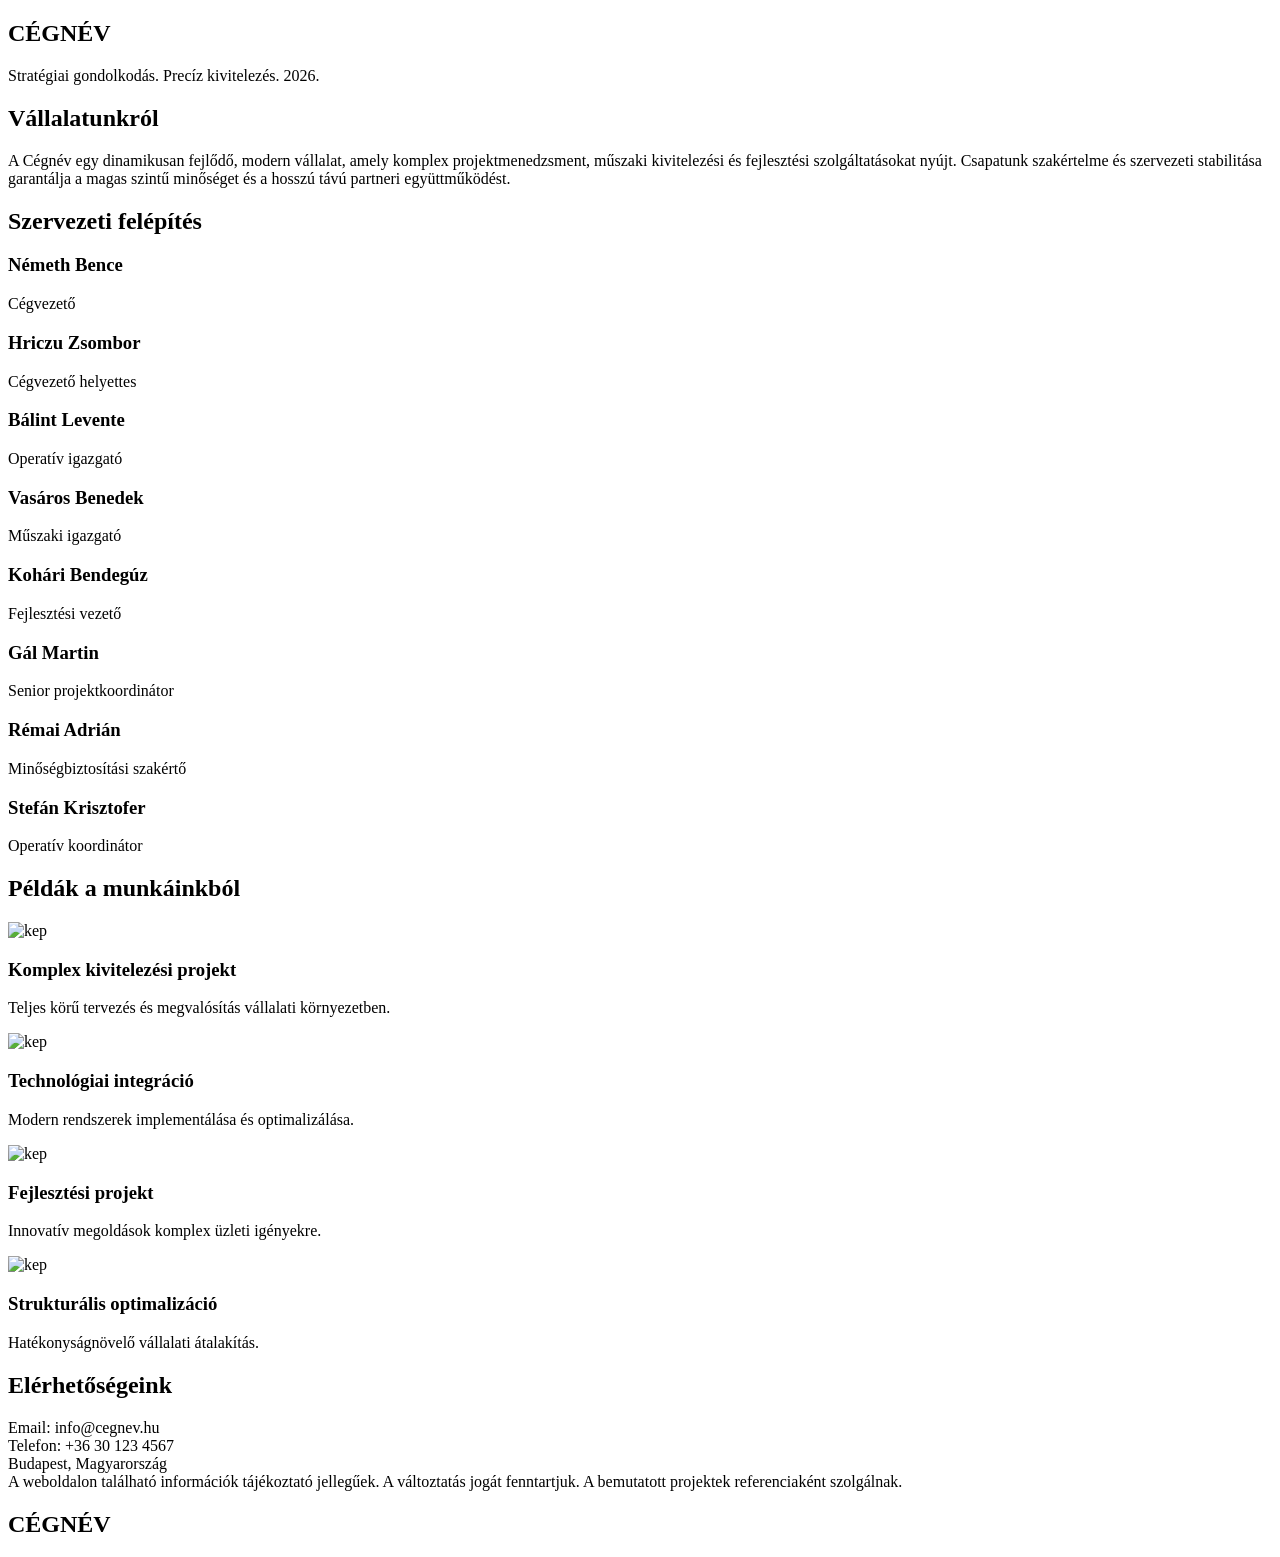
==== htmljo.html @ f25b4469 "Add files via upload" ====
<!DOCTYPE html>
<html lang="hu">
<head>
<meta charset="UTF-8">
<meta name="viewport" content="width=device-width, initial-scale=1.0">
<title>Cégnév | 2026</title>

<link href="https://fonts.googleapis.com/css2?family=Manrope:wght@400;600;700;800&display=swap" rel="stylesheet">

<link rel="stylesheet" href="css/style.css">
</head>

<body>

<section class="hero">
<div>
<h1>CÉGNÉV</h1>
<p>Stratégiai gondolkodás. Precíz kivitelezés. 2026.</p>
</div>
</section>

<section class="intro">
<div class="container">
<h2>Vállalatunkról</h2>
<p>
A Cégnév egy dinamikusan fejlődő, modern vállalat, amely komplex projektmenedzsment,
műszaki kivitelezési és fejlesztési szolgáltatásokat nyújt. 
Csapatunk szakértelme és szervezeti stabilitása garantálja a magas szintű
minőséget és a hosszú távú partneri együttműködést.
</p>
</div>
</section>

<section class="org">
<div class="container">
<h2>Szervezeti felépítés</h2>

<div class="tree">

<div class="level">
<div class="member leader">
<h3>Németh Bence</h3>
<p>Cégvezető</p>
</div>
</div>

<div class="level">
<div class="member leader">
<h3>Hriczu Zsombor</h3>
<p>Cégvezető helyettes</p>
</div>
</div>

<div class="level">
<div class="member">
<h3>Bálint Levente</h3>
<p>Operatív igazgató</p>
</div>
<div class="member">
<h3>Vasáros Benedek</h3>
<p>Műszaki igazgató</p>
</div>
<div class="member">
<h3>Kohári Bendegúz</h3>
<p>Fejlesztési vezető</p>
</div>
</div>

<div class="level">
<div class="member">
<h3>Gál Martin</h3>
<p>Senior projektkoordinátor</p>
</div>
<div class="member">
<h3>Rémai Adrián</h3>
<p>Minőségbiztosítási szakértő</p>
</div>
<div class="member">
<h3>Stefán Krisztofer</h3>
<p>Operatív koordinátor</p>
</div>
</div>

</div>
</div>
</section>

<section class="projects">
<div class="container">
<h2>Példák a munkáinkból</h2>

<div class="grid">
<div class="project">
<img src="https://research.com/resized/uploads/5752dfe4_35767_dd7c766648.webp?format=large" alt="kep">
<div class="project-content">
<h3>Komplex kivitelezési projekt</h3>
<p>Teljes körű tervezés és megvalósítás vállalati környezetben.</p>
</div>
</div>

<div class="project">
<img src="https://pcmegoldasok.hu/wp-content/uploads/2025/11/technologia-adatvizualizacio-a-modern-technologiaban.webp" alt="kep">
<div class="project-content">
<h3>Technológiai integráció</h3>
<p>Modern rendszerek implementálása és optimalizálása.</p>
</div>
</div>

<div class="project">
<img src="https://lh3.googleusercontent.com/proxy/j--eisCRJzB2fN8cRlNk_e8GlXC94bAjiiDxpnb9wkWvtF9uOBCb2uRVy9s2_JjUa4UKcJQVKQ5iZHVlNyIYDa1J8XyO7B0KmQJBpb4" alt="kep">
<div class="project-content">
<h3>Fejlesztési projekt</h3>
<p>Innovatív megoldások komplex üzleti igényekre.</p>
</div>
</div>

<div class="project">
<img src="https://raketa.hu/uploads/2022/03/nekem-valo-a-programozas-progmatic-raketa.hu3_.jpg" alt="kep">
<div class="project-content">
<h3>Strukturális optimalizáció</h3>
<p>Hatékonyságnövelő vállalati átalakítás.</p>
</div>
</div>
</div>

</div>
</section>

<section class="contact">
<div class="container">
<h2>Elérhetőségeink</h2>

<div class="contact-grid">
<div>Email: info@cegnev.hu</div>
<div>Telefon: +36 30 123 4567</div>
<div>Budapest, Magyarország</div>
</div>

<div class="disclaimer">
A weboldalon található információk tájékoztató jellegűek.
A változtatás jogát fenntartjuk. A bemutatott projektek referenciaként szolgálnak.
</div>
</div>
</section>

<section class="bottom-logo">
<h1>CÉGNÉV</h1>
</section>

</body>
</html>
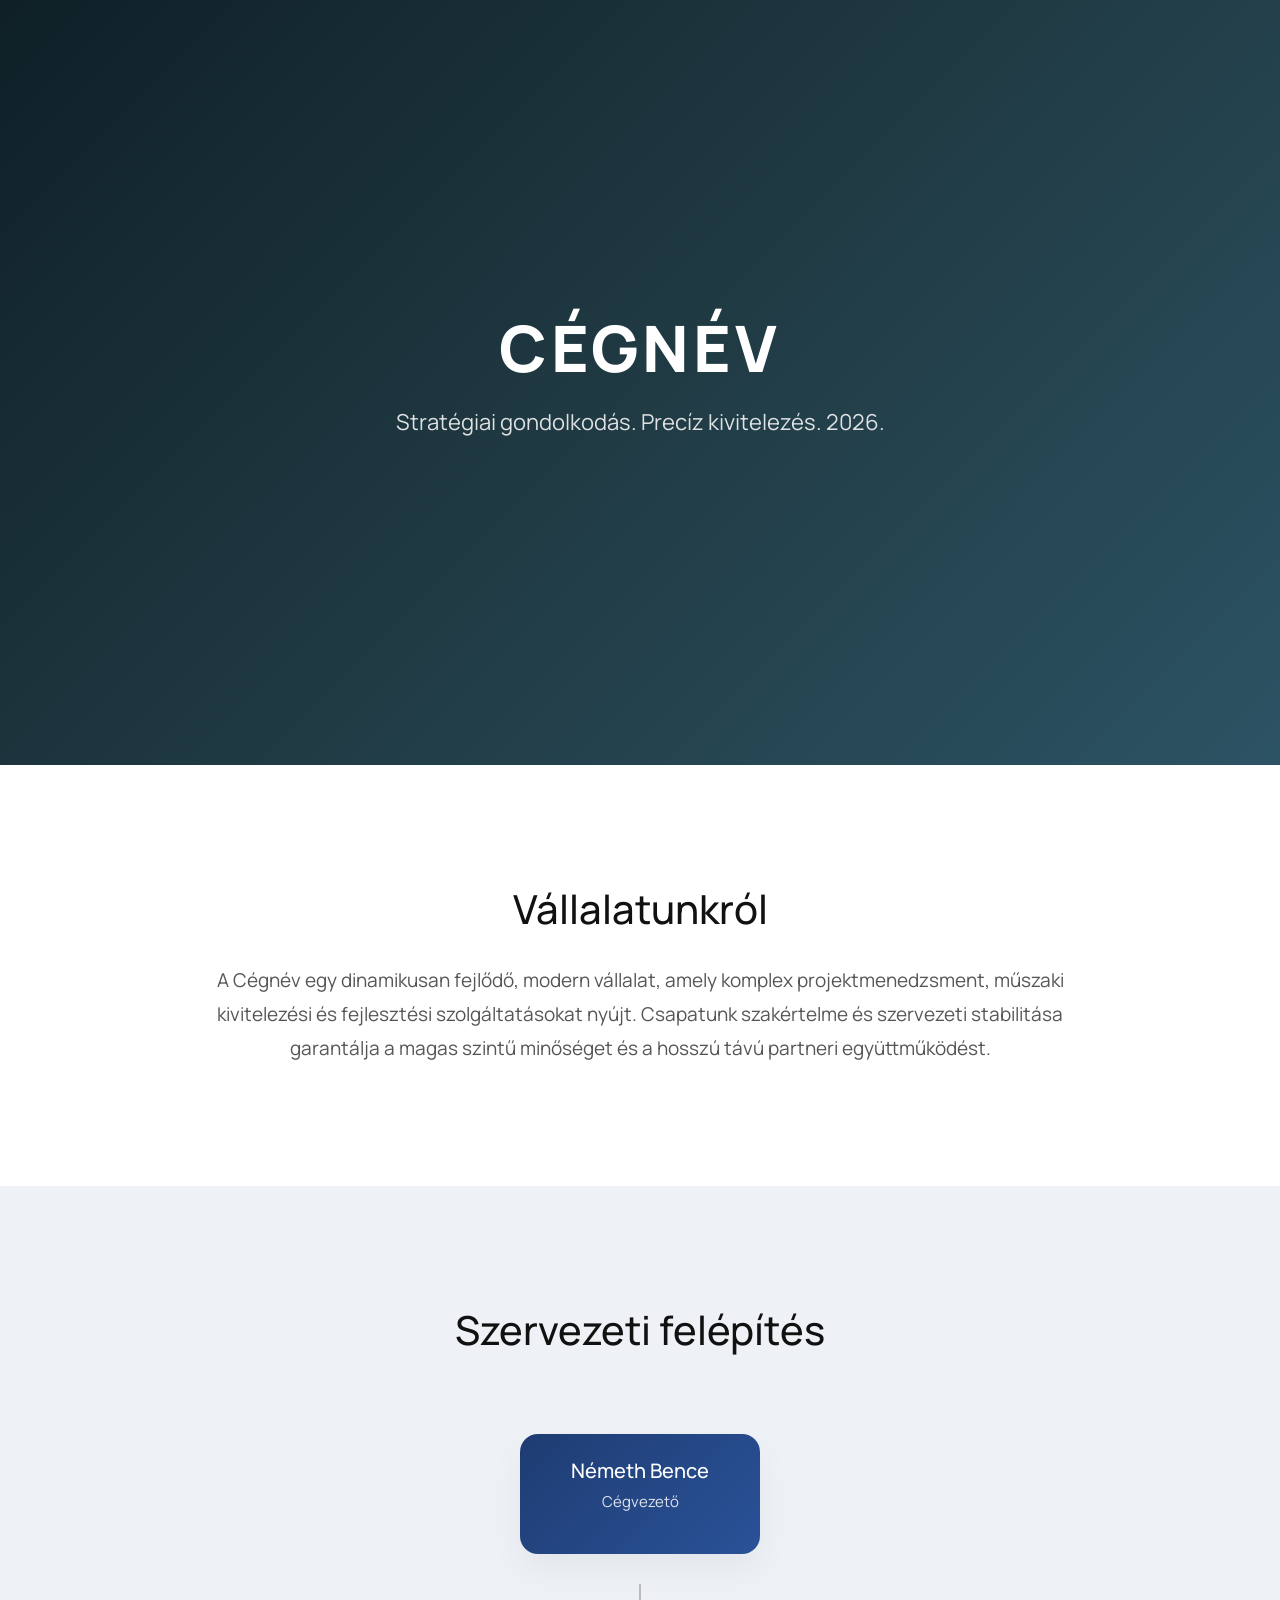
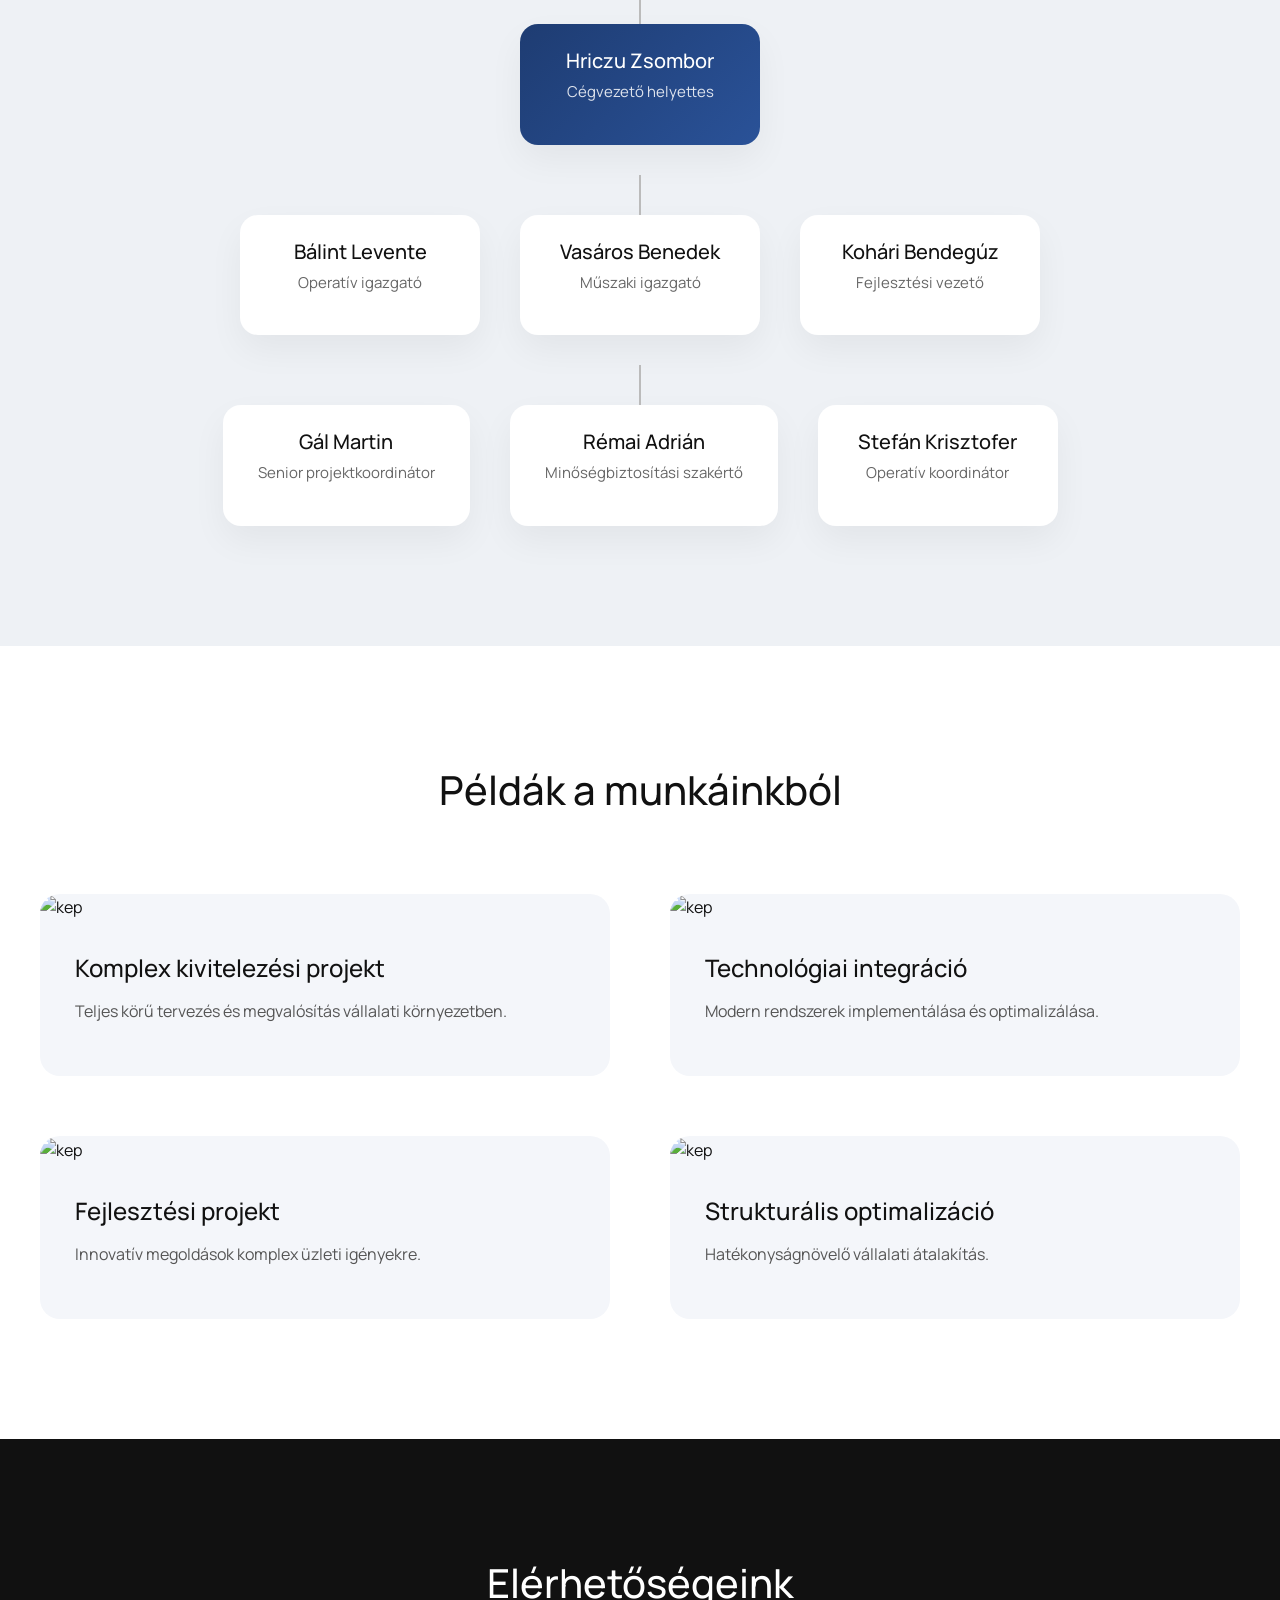
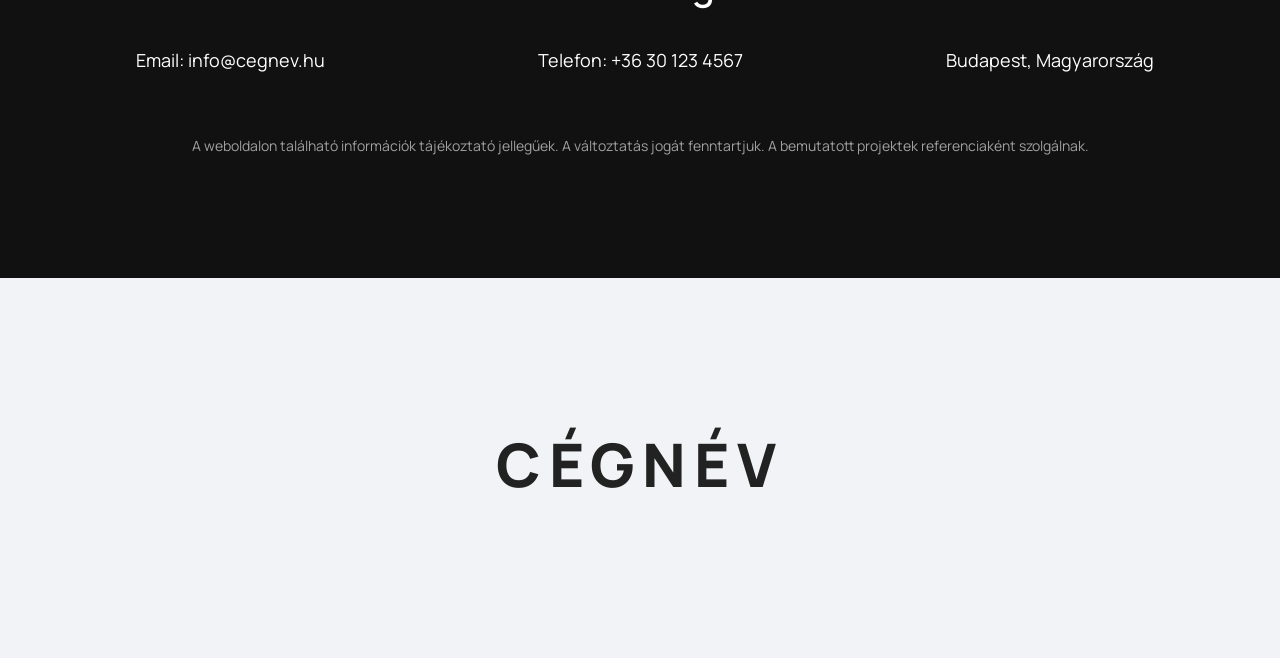
==== commit b78407de: "Update htmljo.html" ====
--- a/htmljo.html
+++ b/htmljo.html
@@ -6,6 +6,7 @@
 <title>Cégnév | 2026</title>
 
 <link href="https://fonts.googleapis.com/css2?family=Manrope:wght@400;600;700;800&display=swap" rel="stylesheet">
+<link rel="stylesheet" href="https://cdn.jsdelivr.net/npm/bootstrap@4.6.2/dist/css/bootstrap.min.css" integrity="sha384-xOolHFLEh07PJGoPkLv1IbcEPTNtaed2xpHsD9ESMhqIYd0nLMwNLD69Npy4HI+N" crossorigin="anonymous">
 
 <link rel="stylesheet" href="css/style.css">
 </head>
@@ -149,3 +150,4 @@
 
 </body>
 </html>
+
--- a/css/style.css
+++ b/css/style.css
@@ -0,0 +1,131 @@
+*{margin:0;padding:0;box-sizing:border-box;}
+body{font-family:'Manrope',sans-serif;background:#f8f9fb;color:#111;}
+.container{max-width:1300px;margin:auto;padding:0 40px;}
+section{padding:120px 0;}
+
+.hero{
+height:85vh;
+background:linear-gradient(135deg,#0f2027,#203a43,#2c5364);
+display:flex;
+align-items:center;
+justify-content:center;
+color:white;
+text-align:center;
+}
+
+.hero h1{font-size:64px;font-weight:800;letter-spacing:4px;}
+.hero p{margin-top:20px;font-size:22px;opacity:.85;}
+
+.intro{text-align:center;background:#fff;}
+.intro h2{font-size:40px;margin-bottom:30px;}
+.intro p{max-width:850px;margin:auto;font-size:19px;line-height:1.8;color:#555;}
+
+.org{background:#eef1f5;text-align:center;}
+.org h2{font-size:40px;margin-bottom:80px;}
+
+.tree{display:flex;flex-direction:column;align-items:center;gap:70px;}
+
+.level{display:flex;gap:40px;justify-content:center;flex-wrap:wrap;position:relative;}
+
+.member{
+background:white;
+padding:25px 35px;
+border-radius:18px;
+min-width:240px;
+box-shadow:0 15px 35px rgba(0,0,0,0.05);
+transition:.3s;
+}
+
+.member:hover{transform:translateY(-8px);}
+.member h3{margin-bottom:8px;font-size:20px;}
+.member p{font-size:15px;color:#666;}
+
+.leader{
+background:linear-gradient(135deg,#1e3c72,#2a5298);
+color:white;
+}
+
+.leader p{color:rgba(255,255,255,0.85);}
+
+.level:not(:first-child)::before{
+content:"";
+position:absolute;
+top:-40px;
+width:2px;
+height:40px;
+background:#bbb;
+}
+
+.projects{background:#fff;}
+.projects h2{text-align:center;font-size:40px;margin-bottom:80px;}
+
+.grid{
+display:grid;
+grid-template-columns:repeat(2,1fr);
+gap:60px;
+}
+
+.project{
+background:#f4f6fa;
+border-radius:20px;
+overflow:hidden;
+transition:.4s;
+}
+
+.project:hover{
+transform:translateY(-10px);
+box-shadow:0 25px 60px rgba(0,0,0,0.08);
+}
+
+.project img{
+width:100%;
+height:340px;
+object-fit:cover;
+}
+
+.project-content{padding:35px;}
+.project-content h3{margin-bottom:15px;font-size:24px;}
+.project-content p{color:#555;line-height:1.7;}
+
+.contact{
+background:#111;
+color:white;
+text-align:center;
+}
+
+.contact h2{font-size:40px;margin-bottom:40px;}
+
+.contact-grid{
+display:grid;
+grid-template-columns:repeat(auto-fit,minmax(250px,1fr));
+gap:30px;
+font-size:18px;
+}
+
+.disclaimer{
+margin-top:60px;
+font-size:14px;
+opacity:.6;
+line-height:1.7;
+max-width:900px;
+margin-left:auto;
+margin-right:auto;
+}
+
+.bottom-logo{
+background:#f1f3f6;
+padding:150px 20px;
+text-align:center;
+}
+
+.bottom-logo h1{
+font-size:60px;
+letter-spacing:8px;
+font-weight:800;
+color:#222;
+}
+
+@media(max-width:1000px){
+.grid{grid-template-columns:1fr;}
+.hero h1{font-size:44px;}
+}
